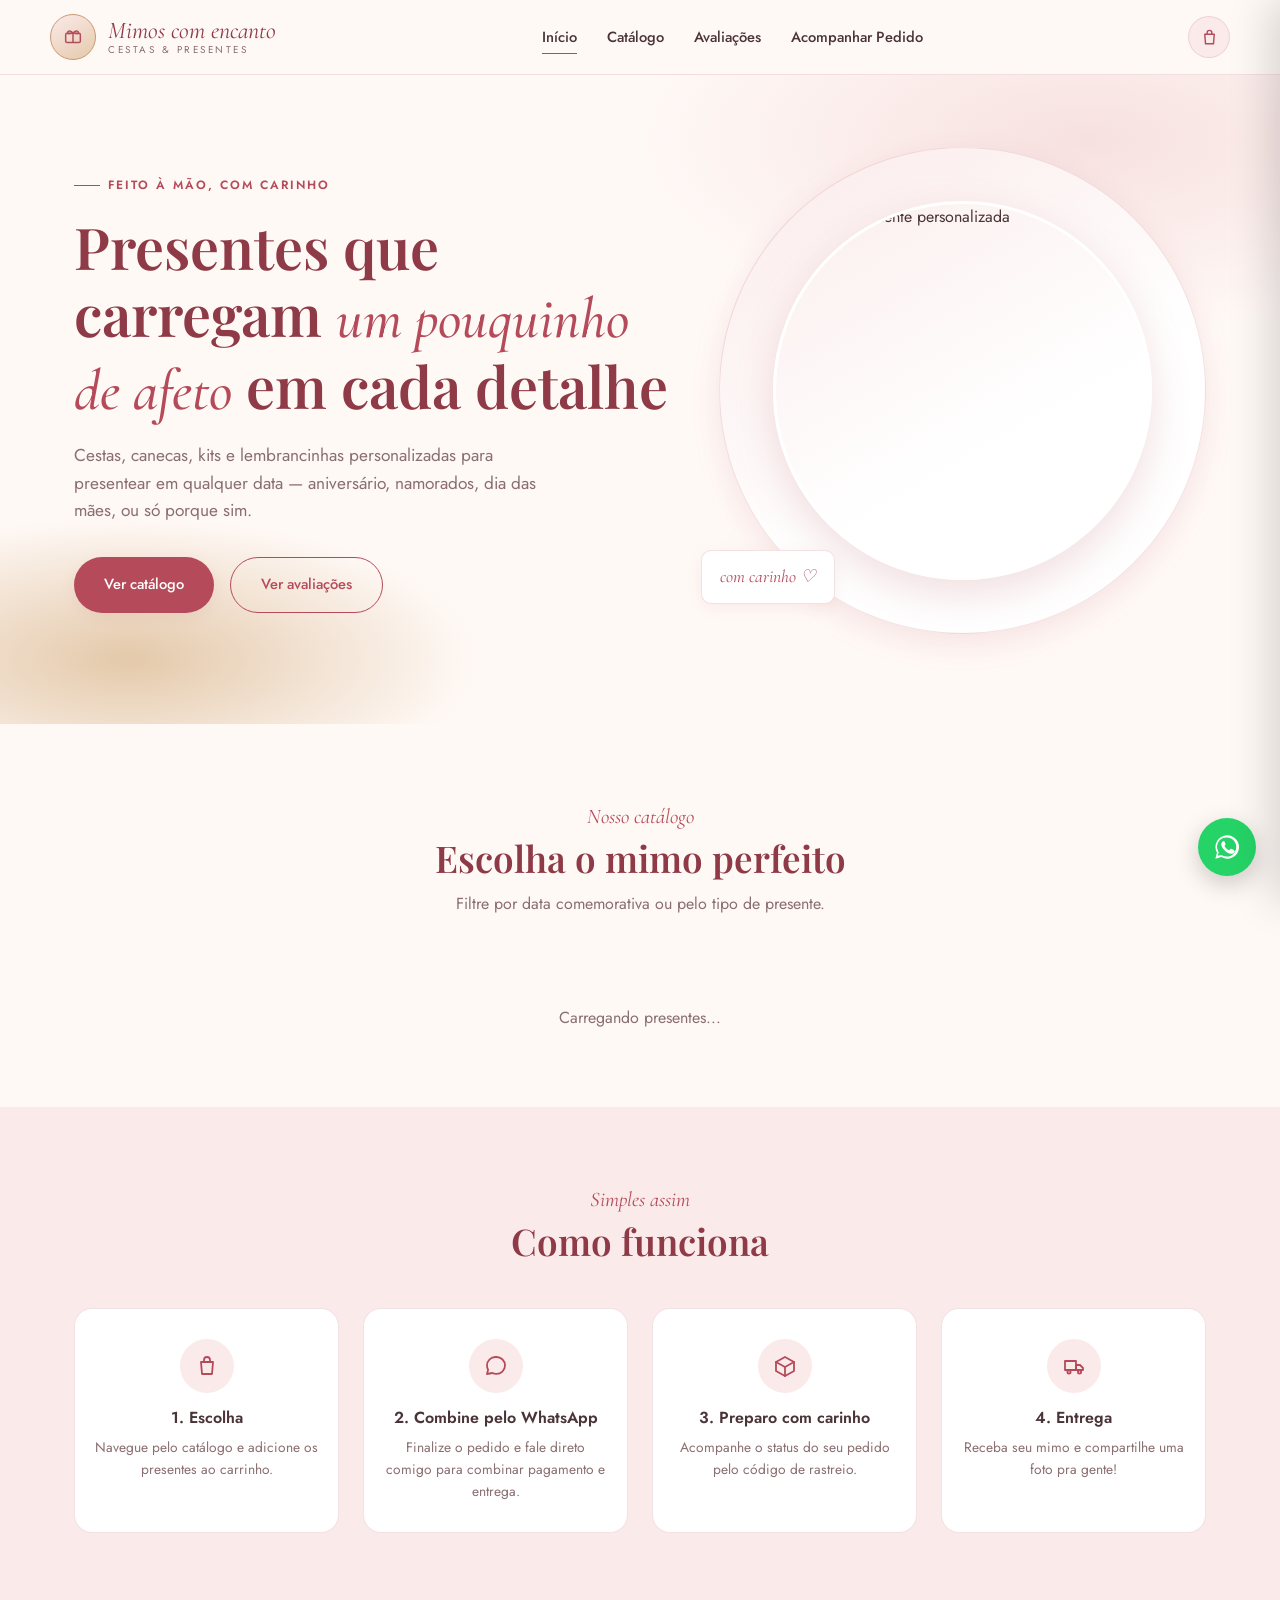
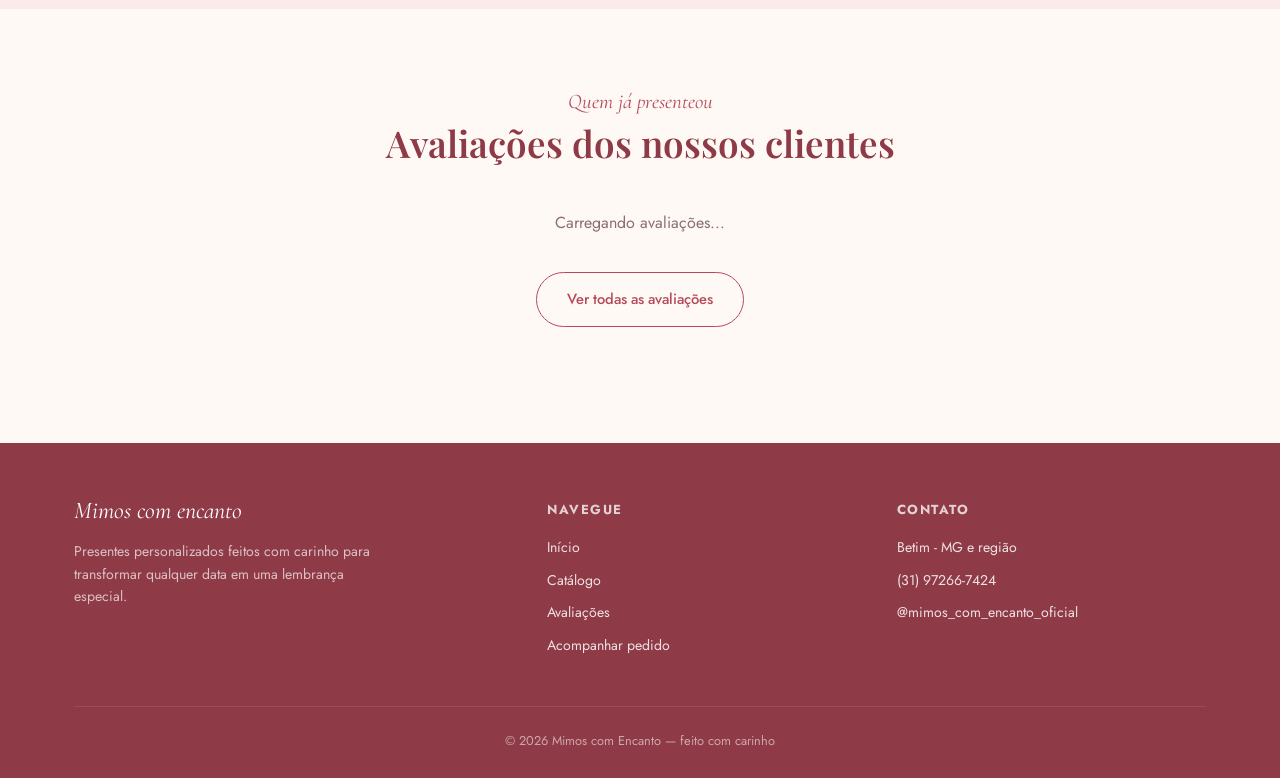
==== index.html @ bfd85003 "Sistema feito para vendas de presentes da minha prima" ====
<!DOCTYPE html>
<html lang="pt-BR">
<head>
<meta charset="UTF-8">
<meta name="viewport" content="width=device-width, initial-scale=1.0">
<title>Mimos com Encanto — Presentes feitos com carinho</title>
<meta name="description" content="Cestas personalizadas, canecas, decoração de festas e lembrancinhas para todas as ocasiões. Feito com carinho, do jeitinho que você imaginou.">
<link rel="stylesheet" href="css/style.css">
</head>
<body>

<header class="site-header">
  <nav class="container nav">
    <a href="index.html" class="brand">
      <span class="brand-badge">
        <svg viewBox="0 0 24 24" fill="none" stroke="#B54B5A" stroke-width="1.6"><path d="M12 8c-1.8-3.5-6-3.2-6-.5C6 9.2 8.5 8 12 8Zm0 0c1.8-3.5 6-3.2 6-.5C18 9.2 15.5 8 12 8Z"/><rect x="4" y="8" width="16" height="10" rx="1.5"/><path d="M12 8v10"/></svg>
      </span>
      <span class="brand-name">Mimos <em>com encanto</em><small>Cestas & Presentes</small></span>
    </a>

    <button class="nav-toggle" onclick="toggleMobileNav()" aria-label="Abrir menu">
      <span></span><span></span><span></span>
    </button>

    <ul class="nav-links">
      <li><a href="index.html" class="active">Início</a></li>
      <li><a href="index.html#catalogo">Catálogo</a></li>
      <li><a href="avaliacoes.html">Avaliações</a></li>
      <li><a href="acompanhar-pedido.html">Acompanhar Pedido</a></li>
    </ul>

    <div class="nav-actions">
      <button class="cart-btn" onclick="abrirCarrinho()" aria-label="Abrir carrinho">
        <svg viewBox="0 0 24 24" fill="none" stroke="currentColor" stroke-width="1.8" stroke-linecap="round" stroke-linejoin="round"><path d="M6 8h12l-1 12H7L6 8Z"/><path d="M9 8V6a3 3 0 0 1 6 0v2"/></svg>
        <span class="cart-count">0</span>
      </button>
    </div>
  </nav>
</header>

<section class="hero">
  <div class="container hero-grid">
    <div>
      <span class="hero-eyebrow">Feito à mão, com carinho</span>
      <h1>Presentes que carregam <em>um pouquinho de afeto</em> em cada detalhe</h1>
      <p>Cestas, canecas, kits e lembrancinhas personalizadas para presentear em qualquer data — aniversário, namorados, dia das mães, ou só porque sim.</p>
      <div class="hero-actions">
        <a href="#catalogo" class="btn btn-primary">Ver catálogo</a>
        <a href="avaliacoes.html" class="btn btn-outline">Ver avaliações</a>
      </div>
    </div>
    <div class="hero-visual">
      <img src="https://images.unsplash.com/photo-1549465220-1a8b9238cd48?q=80&w=800&auto=format&fit=crop" alt="Cesta de presente personalizada">
      <span class="ribbon-tag">com carinho ♡</span>
    </div>
  </div>
</section>

<section class="section" id="catalogo">
  <div class="container">
    <div class="section-head">
      <span class="eyebrow">Nosso catálogo</span>
      <h2>Escolha o mimo perfeito</h2>
      <p>Filtre por data comemorativa ou pelo tipo de presente.</p>
    </div>

    <div class="filters-bar">
      <div class="filter-group" id="filtro-ocasiao"></div>
      <div class="filters-divider"></div>
      <div class="filter-group" id="filtro-categoria"></div>
    </div>

    <div class="product-grid" id="product-grid"></div>
  </div>
</section>

<section class="section section-alt">
  <div class="container">
    <div class="section-head">
      <span class="eyebrow">Simples assim</span>
      <h2>Como funciona</h2>
    </div>
    <div class="steps">
      <div class="step">
        <div class="step-icon"><svg viewBox="0 0 24 24" fill="none" stroke="currentColor" stroke-width="1.8" stroke-linecap="round" stroke-linejoin="round"><path d="M6 8h12l-1 12H7L6 8Z"/><path d="M9 8V6a3 3 0 0 1 6 0v2"/></svg></div>
        <h4>1. Escolha</h4>
        <p>Navegue pelo catálogo e adicione os presentes ao carrinho.</p>
      </div>
      <div class="step">
        <div class="step-icon"><svg viewBox="0 0 24 24" fill="none" stroke="currentColor" stroke-width="1.8" stroke-linecap="round" stroke-linejoin="round"><path d="M21 11.5a8.4 8.4 0 0 1-8.9 8.4 8.6 8.6 0 0 1-3.8-.9L3 20l1.1-4.3A8.3 8.3 0 0 1 3 11.5 8.4 8.4 0 0 1 11.9 3a8.5 8.5 0 0 1 9.1 8.5Z"/></svg></div>
        <h4>2. Combine pelo WhatsApp</h4>
        <p>Finalize o pedido e fale direto comigo para combinar pagamento e entrega.</p>
      </div>
      <div class="step">
        <div class="step-icon"><svg viewBox="0 0 24 24" fill="none" stroke="currentColor" stroke-width="1.8" stroke-linecap="round" stroke-linejoin="round"><path d="M21 8 12 3 3 8l9 5 9-5Z"/><path d="M3 8v9l9 5 9-5V8"/><path d="M12 13v9"/></svg></div>
        <h4>3. Preparo com carinho</h4>
        <p>Acompanhe o status do seu pedido pelo código de rastreio.</p>
      </div>
      <div class="step">
        <div class="step-icon"><svg viewBox="0 0 24 24" fill="none" stroke="currentColor" stroke-width="1.8" stroke-linecap="round" stroke-linejoin="round"><path d="M3 7h11v9H3z"/><path d="M14 11h4l3 3v2h-7v-5Z"/><circle cx="7" cy="18" r="1.6"/><circle cx="17.5" cy="18" r="1.6"/></svg></div>
        <h4>4. Entrega</h4>
        <p>Receba seu mimo e compartilhe uma foto pra gente!</p>
      </div>
    </div>
  </div>
</section>

<section class="section">
  <div class="container">
    <div class="section-head">
      <span class="eyebrow">Quem já presenteou</span>
      <h2>Avaliações dos nossos clientes</h2>
    </div>
    <div class="review-grid" id="review-grid" data-limite="3"></div>
    <div style="text-align:center;margin-top:36px;">
      <a href="avaliacoes.html" class="btn btn-outline">Ver todas as avaliações</a>
    </div>
  </div>
</section>

<div id="footer-placeholder"></div>

<!-- Carrinho -->
<div class="cart-overlay" onclick="fecharCarrinho()"></div>
<aside class="cart-drawer">
  <div class="cart-header">
    <h3>Seu carrinho</h3>
    <button class="cart-close" onclick="fecharCarrinho()"><svg viewBox="0 0 24 24" fill="none" stroke="currentColor" stroke-width="1.8" stroke-linecap="round"><path d="M6 6l12 12M18 6L6 18"/></svg></button>
  </div>
  <div class="cart-items" id="cart-items"></div>
  <div class="cart-footer">
    <div class="cart-total">
      <span>Total</span>
      <span class="price" id="cart-total-value">R$ 0,00</span>
    </div>
    <form id="checkout-form" onsubmit="finalizarPedido(event)">
      <div class="cart-form-row">
        <label for="checkout-nome">Seu nome</label>
        <input type="text" id="checkout-nome" required placeholder="Como podemos te chamar?">
      </div>
      <div class="cart-form-row">
        <label for="checkout-telefone">WhatsApp para contato</label>
        <input type="tel" id="checkout-telefone" required placeholder="(31) 9 9999-9999">
      </div>
      <div class="cart-form-row">
        <label for="checkout-obs">Observações (opcional)</label>
        <textarea id="checkout-obs" rows="2" placeholder="Cor, mensagem no cartão, data de entrega..."></textarea>
      </div>
      <button type="submit" id="btn-finalizar" class="btn btn-primary btn-block">Finalizar pedido no WhatsApp</button>
    </form>
  </div>
</aside>

<a class="whatsapp-float" id="whatsapp-float" href="#" target="_blank" rel="noopener" aria-label="Fale conosco no WhatsApp">
  <svg viewBox="0 0 24 24" fill="currentColor"><path d="M17.5 14.4c-.3-.1-1.6-.8-1.9-.9-.2-.1-.4-.1-.6.1-.2.3-.7.9-.8 1-.2.2-.3.2-.5.1-.3-.1-1.2-.4-2.2-1.4-.8-.7-1.4-1.6-1.5-1.9-.2-.3 0-.4.1-.6l.4-.5c.1-.1.2-.3.2-.4.1-.2 0-.3 0-.5-.1-.1-.6-1.4-.8-1.9-.2-.5-.4-.4-.6-.4h-.5c-.2 0-.5.1-.7.3-.3.3-1 1-1 2.4s1 2.8 1.2 3c.1.2 2 3 4.8 4.3.7.3 1.2.5 1.6.6.7.2 1.3.2 1.8.1.5-.1 1.6-.7 1.9-1.3.2-.6.2-1.1.2-1.3-.1-.1-.3-.2-.6-.3Z"/><path d="M12 2a10 10 0 0 0-8.6 15L2 22l5.2-1.4A10 10 0 1 0 12 2Zm0 18.2c-1.6 0-3.1-.4-4.5-1.2l-.3-.2-3.1.8.8-3-.2-.3A8.2 8.2 0 1 1 12 20.2Z"/></svg>
</a>

<script src="https://cdn.jsdelivr.net/npm/@supabase/supabase-js@2"></script>
<script src="js/supabase-config.js"></script>
<script src="js/utils.js"></script>
<script src="js/cart.js"></script>
<script src="js/catalog.js"></script>
<script src="js/reviews.js"></script>
<script src="js/footer.js"></script>
<script>
  document.getElementById('whatsapp-float').href = linkWhatsapp('Olá! Vim pelo site e gostaria de saber mais sobre os presentes da Mimos com Encanto 🎁');
</script>
</body>
</html>
---- css/style.css ----
/* ==========================================================================
   Mimos com Encanto — Design System
   Paleta inspirada na logo: rosé, dourado rosé e creme, com tipografia
   script (assinatura da marca) + serifada elegante + sans utilitária.
   ========================================================================== */

@import url('https://fonts.googleapis.com/css2?family=Playfair+Display:ital,wght@0,500;0,600;0,700;1,500&family=Cormorant+Garamond:ital,wght@0,400;0,500;0,600;1,500&family=Jost:wght@300;400;500;600&display=swap');

:root {
  /* Cores */
  --cream: #FFF9F6;
  --blush: #FBEAEA;
  --blush-soft: #F7E1E0;
  --rose: #E8A9AE;
  --rose-deep: #B54B5A;
  --rose-darker: #8F3A47;
  --rose-gold: #C9986F;
  --rose-gold-light: #E4C9AA;
  --text-dark: #4A3438;
  --text-muted: #8A6E70;
  --white: #FFFFFF;
  --line: rgba(180, 75, 90, 0.16);
  --shadow: 0 10px 30px rgba(180, 75, 90, 0.12);
  --shadow-soft: 0 4px 16px rgba(180, 75, 90, 0.08);

  /* Tipografia */
  --font-display: 'Playfair Display', serif;
  --font-script: 'Cormorant Garamond', serif;
  --font-body: 'Jost', sans-serif;

  /* Layout */
  --radius: 18px;
  --radius-sm: 10px;
  --container: 1180px;
}

* { box-sizing: border-box; margin: 0; padding: 0; }

html { scroll-behavior: smooth; }

body {
  font-family: var(--font-body);
  background: var(--cream);
  color: var(--text-dark);
  line-height: 1.6;
  -webkit-font-smoothing: antialiased;
}

img { max-width: 100%; display: block; }
a { color: inherit; text-decoration: none; }
button { font-family: inherit; cursor: pointer; border: none; background: none; }
ul { list-style: none; }

.container {
  max-width: var(--container);
  margin: 0 auto;
  padding: 0 24px;
}

h1, h2, h3, h4 {
  font-family: var(--font-display);
  font-weight: 600;
  color: var(--rose-darker);
  line-height: 1.15;
}

.eyebrow {
  font-family: var(--font-script);
  font-style: italic;
  font-size: 1.3rem;
  color: var(--rose-deep);
  display: block;
  margin-bottom: 4px;
}

/* Foco visível para acessibilidade */
a:focus-visible, button:focus-visible, input:focus-visible, textarea:focus-visible, select:focus-visible {
  outline: 2px solid var(--rose-deep);
  outline-offset: 3px;
}

@media (prefers-reduced-motion: reduce) {
  * { animation: none !important; transition: none !important; }
}

/* ==========================================================================
   Header / Navegação
   ========================================================================== */

.site-header {
  position: sticky;
  top: 0;
  z-index: 100;
  background: rgba(255, 249, 246, 0.92);
  backdrop-filter: blur(10px);
  border-bottom: 1px solid var(--line);
}

.nav {
  display: flex;
  align-items: center;
  justify-content: space-between;
  padding: 14px 0;
  gap: 20px;
}

.brand {
  display: flex;
  align-items: center;
  gap: 12px;
}

.brand-badge {
  width: 46px;
  height: 46px;
  border-radius: 50%;
  background: linear-gradient(150deg, var(--blush) 0%, var(--rose-gold-light) 100%);
  display: flex;
  align-items: center;
  justify-content: center;
  border: 1.5px solid var(--rose-gold);
  flex-shrink: 0;
}

.brand-badge svg { width: 22px; height: 22px; }

.brand-name {
  font-family: var(--font-script);
  font-style: italic;
  font-size: 1.5rem;
  color: var(--rose-darker);
  line-height: 1;
}
.brand-name small {
  display: block;
  font-family: var(--font-body);
  font-style: normal;
  font-size: 0.62rem;
  letter-spacing: 2.5px;
  text-transform: uppercase;
  color: var(--text-muted);
  margin-top: 2px;
}

.nav-links {
  display: flex;
  align-items: center;
  gap: 30px;
}

.nav-links a {
  font-size: 0.92rem;
  font-weight: 500;
  color: var(--text-dark);
  position: relative;
  padding: 4px 0;
}
.nav-links a::after {
  content: '';
  position: absolute;
  left: 0; bottom: -2px;
  width: 0; height: 1.5px;
  background: var(--rose-deep);
  transition: width 0.25s ease;
}
.nav-links a:hover::after,
.nav-links a.active::after { width: 100%; }

.nav-actions { display: flex; align-items: center; gap: 14px; }

.cart-btn {
  position: relative;
  width: 42px; height: 42px;
  border-radius: 50%;
  background: var(--blush);
  display: flex; align-items: center; justify-content: center;
  border: 1px solid var(--line);
  transition: background 0.2s ease;
}
.cart-btn:hover { background: var(--blush-soft); }
.cart-btn svg { width: 19px; height: 19px; color: var(--rose-deep); }
.cart-count {
  position: absolute; top: -4px; right: -4px;
  background: var(--rose-deep); color: var(--white);
  font-size: 0.65rem; font-weight: 600;
  width: 18px; height: 18px; border-radius: 50%;
  display: flex; align-items: center; justify-content: center;
}

.nav-toggle {
  display: none;
  width: 40px; height: 40px;
  flex-direction: column; align-items: center; justify-content: center; gap: 5px;
}
.nav-toggle span { width: 22px; height: 2px; background: var(--rose-darker); border-radius: 2px; }

/* ==========================================================================
   Hero
   ========================================================================== */

.hero {
  position: relative;
  padding: 72px 0 90px;
  overflow: hidden;
  background:
    radial-gradient(ellipse 60% 50% at 85% 10%, var(--blush-soft) 0%, transparent 60%),
    radial-gradient(ellipse 50% 40% at 10% 90%, var(--rose-gold-light) 0%, transparent 55%),
    var(--cream);
}

.hero-grid {
  display: grid;
  grid-template-columns: 1.1fr 0.9fr;
  gap: 50px;
  align-items: center;
}

.hero-eyebrow {
  display: inline-flex;
  align-items: center;
  gap: 8px;
  font-size: 0.75rem;
  letter-spacing: 2px;
  text-transform: uppercase;
  color: var(--rose-deep);
  font-weight: 600;
  margin-bottom: 18px;
}
.hero-eyebrow::before {
  content: '';
  width: 26px; height: 1px; background: var(--rose-deep);
}

.hero h1 {
  font-size: clamp(2.4rem, 4.6vw, 3.6rem);
  margin-bottom: 18px;
}
.hero h1 em {
  font-family: var(--font-script);
  font-style: italic;
  color: var(--rose-deep);
  font-weight: 500;
}

.hero p {
  font-size: 1.08rem;
  color: var(--text-muted);
  max-width: 480px;
  margin-bottom: 32px;
}

.hero-actions { display: flex; gap: 16px; flex-wrap: wrap; }

.btn {
  display: inline-flex;
  align-items: center;
  gap: 8px;
  padding: 15px 30px;
  border-radius: 999px;
  font-size: 0.92rem;
  font-weight: 500;
  transition: transform 0.2s ease, box-shadow 0.2s ease, background 0.2s ease;
}
.btn-primary {
  background: var(--rose-deep);
  color: var(--white);
  box-shadow: var(--shadow-soft);
}
.btn-primary:hover { background: var(--rose-darker); transform: translateY(-2px); box-shadow: var(--shadow); }
.btn-outline {
  border: 1.5px solid var(--rose-deep);
  color: var(--rose-deep);
}
.btn-outline:hover { background: var(--blush); }
.btn-sm { padding: 10px 20px; font-size: 0.85rem; }
.btn-block { width: 100%; justify-content: center; }

.hero-visual {
  position: relative;
  aspect-ratio: 1 / 1;
  border-radius: 50%;
  background: linear-gradient(150deg, var(--blush) 0%, var(--white) 60%);
  border: 1px solid var(--line);
  display: flex; align-items: center; justify-content: center;
  box-shadow: var(--shadow);
}
.hero-visual img {
  width: 78%; height: 78%;
  object-fit: cover;
  border-radius: 50%;
  border: 3px solid var(--white);
  box-shadow: 0 15px 40px rgba(180,75,90,0.18);
}
.hero-visual .ribbon-tag {
  position: absolute;
  bottom: 6%; left: -4%;
  background: var(--white);
  padding: 12px 18px;
  border-radius: var(--radius-sm);
  box-shadow: var(--shadow-soft);
  font-family: var(--font-script);
  font-style: italic;
  font-size: 1.1rem;
  color: var(--rose-deep);
  border: 1px solid var(--line);
}

/* ==========================================================================
   Divisor "fita" (elemento assinatura)
   ========================================================================== */

.ribbon-divider {
  display: flex; align-items: center; justify-content: center; gap: 14px;
  margin: 0 auto 46px;
  color: var(--rose-gold);
}
.ribbon-divider::before, .ribbon-divider::after {
  content: '';
  height: 1px; width: 60px;
  background: linear-gradient(90deg, transparent, var(--rose-gold));
}
.ribbon-divider::after { background: linear-gradient(90deg, var(--rose-gold), transparent); }

/* ==========================================================================
   Seções gerais
   ========================================================================== */

.section { padding: 76px 0; }
.section-alt { background: var(--blush); }

.section-head {
  text-align: center;
  max-width: 560px;
  margin: 0 auto 46px;
}
.section-head h2 { font-size: clamp(1.7rem, 3vw, 2.3rem); margin-bottom: 12px; }
.section-head p { color: var(--text-muted); }

/* ==========================================================================
   Filtros do catálogo
   ========================================================================== */

.filters-bar {
  display: flex;
  flex-wrap: wrap;
  gap: 10px;
  justify-content: center;
  margin-bottom: 42px;
}
.filter-group { display: flex; flex-wrap: wrap; gap: 8px; }

.chip {
  padding: 9px 18px;
  border-radius: 999px;
  border: 1px solid var(--line);
  background: var(--white);
  font-size: 0.83rem;
  font-weight: 500;
  color: var(--text-muted);
  transition: all 0.2s ease;
}
.chip:hover { border-color: var(--rose-deep); color: var(--rose-deep); }
.chip.active {
  background: var(--rose-deep);
  border-color: var(--rose-deep);
  color: var(--white);
}
.filters-divider {
  width: 1px; background: var(--line); margin: 0 6px; align-self: stretch;
}

/* ==========================================================================
   Grid de produtos
   ========================================================================== */

.product-grid {
  display: grid;
  grid-template-columns: repeat(auto-fill, minmax(250px, 1fr));
  gap: 26px;
}

.product-card {
  background: var(--white);
  border-radius: var(--radius);
  overflow: hidden;
  border: 1px solid var(--line);
  transition: transform 0.25s ease, box-shadow 0.25s ease;
  display: flex;
  flex-direction: column;
}
.product-card:hover { transform: translateY(-5px); box-shadow: var(--shadow); }

.product-media {
  position: relative;
  aspect-ratio: 4/3.4;
  background: var(--blush);
  overflow: hidden;
}
.product-media img { width: 100%; height: 100%; object-fit: cover; transition: transform 0.4s ease; }
.product-card:hover .product-media img { transform: scale(1.06); }

.product-tag {
  position: absolute; top: 12px; left: 12px;
  background: rgba(255,255,255,0.92);
  color: var(--rose-deep);
  font-size: 0.68rem; font-weight: 600;
  letter-spacing: 0.5px; text-transform: uppercase;
  padding: 5px 11px; border-radius: 999px;
}

.product-info { padding: 18px 20px 20px; display: flex; flex-direction: column; gap: 10px; flex: 1; }
.product-info h3 { font-size: 1.08rem; font-weight: 600; color: var(--text-dark); font-family: var(--font-body); }
.product-info .desc { font-size: 0.85rem; color: var(--text-muted); flex: 1; }

.product-footer { display: flex; align-items: center; justify-content: space-between; margin-top: 4px; }
.price { font-family: var(--font-display); font-size: 1.25rem; color: var(--rose-deep); font-weight: 700; }
.price small { font-family: var(--font-body); font-size: 0.7rem; font-weight: 400; color: var(--text-muted); }

.add-btn {
  width: 40px; height: 40px; border-radius: 50%;
  background: var(--rose-deep); color: var(--white);
  display: flex; align-items: center; justify-content: center;
  transition: background 0.2s ease, transform 0.2s ease;
  flex-shrink: 0;
}
.add-btn:hover { background: var(--rose-darker); transform: scale(1.08); }
.add-btn svg { width: 18px; height: 18px; }

.empty-state {
  text-align: center;
  padding: 60px 20px;
  color: var(--text-muted);
}
.empty-state svg { width: 48px; height: 48px; margin: 0 auto 16px; color: var(--rose-gold); }

/* ==========================================================================
   Como funciona
   ========================================================================== */

.steps {
  display: grid;
  grid-template-columns: repeat(4, 1fr);
  gap: 24px;
}
.step {
  text-align: center;
  padding: 30px 20px;
  background: var(--white);
  border-radius: var(--radius);
  border: 1px solid var(--line);
}
.step-icon {
  width: 54px; height: 54px; border-radius: 50%;
  background: var(--blush);
  display: flex; align-items: center; justify-content: center;
  margin: 0 auto 16px;
  color: var(--rose-deep);
}
.step-icon svg { width: 24px; height: 24px; }
.step h4 { font-size: 1rem; margin-bottom: 8px; color: var(--text-dark); font-family: var(--font-body); font-weight: 600; }
.step p { font-size: 0.86rem; color: var(--text-muted); }

/* ==========================================================================
   Avaliações
   ========================================================================== */

.review-grid {
  display: grid;
  grid-template-columns: repeat(auto-fill, minmax(280px, 1fr));
  gap: 24px;
}
.review-card {
  background: var(--white);
  border: 1px solid var(--line);
  border-radius: var(--radius);
  padding: 22px;
  display: flex;
  flex-direction: column;
  gap: 14px;
}
.review-media {
  border-radius: var(--radius-sm);
  overflow: hidden;
  aspect-ratio: 4/3;
  background: var(--blush);
}
.review-media img { width: 100%; height: 100%; object-fit: cover; }
.review-stars { color: var(--rose-gold); font-size: 0.95rem; letter-spacing: 2px; }
.review-comment { font-size: 0.92rem; color: var(--text-dark); flex: 1; }
.review-author { font-size: 0.82rem; color: var(--text-muted); font-weight: 500; }
.review-author strong { color: var(--rose-deep); }

/* ==========================================================================
   Carrinho (drawer)
   ========================================================================== */

.cart-overlay {
  position: fixed; inset: 0;
  background: rgba(74, 52, 56, 0.35);
  z-index: 200;
  opacity: 0; pointer-events: none;
  transition: opacity 0.3s ease;
}
.cart-overlay.open { opacity: 1; pointer-events: auto; }

.cart-drawer {
  position: fixed; top: 0; right: 0; bottom: 0;
  width: min(420px, 92vw);
  background: var(--cream);
  z-index: 201;
  transform: translateX(100%);
  transition: transform 0.35s cubic-bezier(.65,0,.35,1);
  display: flex; flex-direction: column;
  box-shadow: -10px 0 40px rgba(0,0,0,0.15);
}
.cart-drawer.open { transform: translateX(0); }

.cart-header {
  display: flex; align-items: center; justify-content: space-between;
  padding: 22px 24px; border-bottom: 1px solid var(--line);
}
.cart-header h3 { font-size: 1.2rem; }
.cart-close { width: 34px; height: 34px; border-radius: 50%; display: flex; align-items: center; justify-content: center; background: var(--blush); }
.cart-close svg { width: 16px; height: 16px; color: var(--rose-deep); }

.cart-items { flex: 1; overflow-y: auto; padding: 18px 24px; display: flex; flex-direction: column; gap: 16px; }

.cart-item { display: flex; gap: 14px; }
.cart-item img { width: 68px; height: 68px; object-fit: cover; border-radius: 12px; flex-shrink: 0; }
.cart-item-info { flex: 1; }
.cart-item-info h4 { font-size: 0.92rem; font-weight: 600; color: var(--text-dark); font-family: var(--font-body); margin-bottom: 4px; }
.cart-item-price { font-size: 0.85rem; color: var(--rose-deep); font-weight: 600; }

.qty-control { display: flex; align-items: center; gap: 10px; margin-top: 8px; }
.qty-btn {
  width: 26px; height: 26px; border-radius: 50%;
  border: 1px solid var(--line); display: flex; align-items: center; justify-content: center;
  font-size: 0.95rem; color: var(--rose-deep);
}
.qty-value { font-size: 0.88rem; font-weight: 600; min-width: 16px; text-align: center; }
.remove-item { font-size: 0.75rem; color: var(--text-muted); text-decoration: underline; margin-left: auto; }

.cart-footer { padding: 20px 24px 26px; border-top: 1px solid var(--line); }
.cart-total { display: flex; justify-content: space-between; align-items: center; margin-bottom: 16px; }
.cart-total span:first-child { font-size: 0.9rem; color: var(--text-muted); }
.cart-total .price { font-size: 1.4rem; }

.cart-form-row { margin-bottom: 12px; }
.cart-form-row label { display: block; font-size: 0.78rem; color: var(--text-muted); margin-bottom: 5px; }
.cart-form-row input, .cart-form-row textarea {
  width: 100%; padding: 11px 14px; border-radius: 10px;
  border: 1px solid var(--line); font-family: var(--font-body); font-size: 0.9rem;
  background: var(--white);
}

/* ==========================================================================
   Formulários / Cards genéricos
   ========================================================================== */

.card {
  background: var(--white);
  border: 1px solid var(--line);
  border-radius: var(--radius);
  padding: 32px;
}

.form-row { margin-bottom: 16px; }
.form-row label { display: block; font-size: 0.82rem; font-weight: 500; color: var(--text-dark); margin-bottom: 6px; }
.form-row input, .form-row textarea, .form-row select {
  width: 100%; padding: 12px 15px; border-radius: 10px;
  border: 1px solid var(--line); font-family: var(--font-body); font-size: 0.92rem;
  background: var(--cream);
}
.form-row input:focus, .form-row textarea:focus, .form-row select:focus { background: var(--white); }

.status-badge {
  display: inline-flex; align-items: center; gap: 6px;
  padding: 6px 14px; border-radius: 999px;
  font-size: 0.78rem; font-weight: 600;
}
.status-pendente { background: #FDF1D6; color: #A87B12; }
.status-confirmado { background: #DCEBFB; color: #2464A8; }
.status-preparando { background: #F3E0F7; color: #8A3AA0; }
.status-pronto { background: #DFF3E3; color: #2C8A47; }
.status-entregue { background: #E4E4E4; color: #555; }

/* ==========================================================================
   Acompanhamento de pedido
   ========================================================================== */

.tracking-steps {
  display: flex;
  flex-direction: column;
  gap: 0;
}
.tracking-step {
  display: flex;
  align-items: center;
  gap: 14px;
  padding: 10px 0;
  position: relative;
  color: var(--text-muted);
}
.tracking-step::before {
  content: '';
  position: absolute;
  left: 5px; top: -50%;
  width: 2px; height: 100%;
  background: var(--line);
  z-index: 0;
}
.tracking-step:first-child::before { display: none; }
.tracking-step .dot {
  width: 12px; height: 12px; border-radius: 50%;
  background: var(--line); border: 2px solid var(--white);
  outline: 2px solid var(--line);
  z-index: 1; flex-shrink: 0;
}
.tracking-step.done { color: var(--text-dark); font-weight: 500; }
.tracking-step.done .dot { background: var(--rose-deep); outline-color: var(--rose-deep); }
.tracking-step.done::before { background: var(--rose-deep); }

.tracking-search {
  display: flex; gap: 10px; max-width: 460px; margin: 0 auto 40px;
}
.tracking-search input {
  flex: 1; padding: 14px 18px; border-radius: 999px;
  border: 1px solid var(--line); font-family: var(--font-body);
  text-transform: uppercase;
}

/* ==========================================================================
   Rodapé
   ========================================================================== */

.site-footer {
  background: var(--rose-darker);
  color: rgba(255,255,255,0.85);
  padding: 56px 0 26px;
  margin-top: 40px;
}
.footer-grid {
  display: grid;
  grid-template-columns: 1.4fr 1fr 1fr;
  gap: 40px;
  margin-bottom: 40px;
}
.footer-brand .brand-name { color: var(--white); }
.footer-brand p { margin-top: 14px; font-size: 0.88rem; opacity: 0.8; max-width: 300px; }
.footer-col h5 { font-family: var(--font-body); font-size: 0.82rem; letter-spacing: 1.5px; text-transform: uppercase; margin-bottom: 16px; opacity: 0.9; }
.footer-col ul li { margin-bottom: 10px; font-size: 0.88rem; }
.footer-col a:hover { opacity: 0.7; }
.footer-bottom {
  text-align: center; font-size: 0.8rem; opacity: 0.65;
  padding-top: 24px; border-top: 1px solid rgba(255,255,255,0.15);
}

.whatsapp-float {
  position: fixed; bottom: 24px; right: 24px; z-index: 90;
  width: 58px; height: 58px; border-radius: 50%;
  background: #25D366;
  display: flex; align-items: center; justify-content: center;
  box-shadow: 0 8px 24px rgba(0,0,0,0.2);
  transition: transform 0.2s ease;
}
.whatsapp-float:hover { transform: scale(1.08); }
.whatsapp-float svg { width: 28px; height: 28px; color: var(--white); }

/* ==========================================================================
   Toast
   ========================================================================== */

.toast {
  position: fixed; bottom: 26px; left: 50%; transform: translateX(-50%) translateY(20px);
  background: var(--rose-darker); color: var(--white);
  padding: 14px 26px; border-radius: 999px;
  font-size: 0.88rem; z-index: 300;
  opacity: 0; pointer-events: none;
  transition: opacity 0.3s ease, transform 0.3s ease;
}
.toast.show { opacity: 1; transform: translateX(-50%) translateY(0); }

/* ==========================================================================
   Responsivo
   ========================================================================== */

@media (max-width: 960px) {
  .hero-grid { grid-template-columns: 1fr; }
  .hero-visual { max-width: 380px; margin: 0 auto; }
  .footer-grid { grid-template-columns: 1fr 1fr; }
  .steps { grid-template-columns: repeat(2, 1fr); }
}

@media (max-width: 760px) {
  .nav-links { display: none; }
  .nav-toggle { display: flex; }
  .nav-links.mobile-open {
    display: flex; flex-direction: column;
    position: absolute; top: 100%; left: 0; right: 0;
    background: var(--cream); padding: 20px 24px; gap: 18px;
    border-bottom: 1px solid var(--line); box-shadow: var(--shadow-soft);
  }
  .footer-grid { grid-template-columns: 1fr; gap: 30px; }
  .steps { grid-template-columns: 1fr; }
  .section { padding: 56px 0; }
  .hero { padding: 46px 0 60px; }
}

@media (max-width: 480px) {
  .product-grid { grid-template-columns: repeat(auto-fill, minmax(150px, 1fr)); gap: 14px; }
  .hero-actions .btn { width: 100%; justify-content: center; }
  .cart-drawer { width: 100vw; }
}
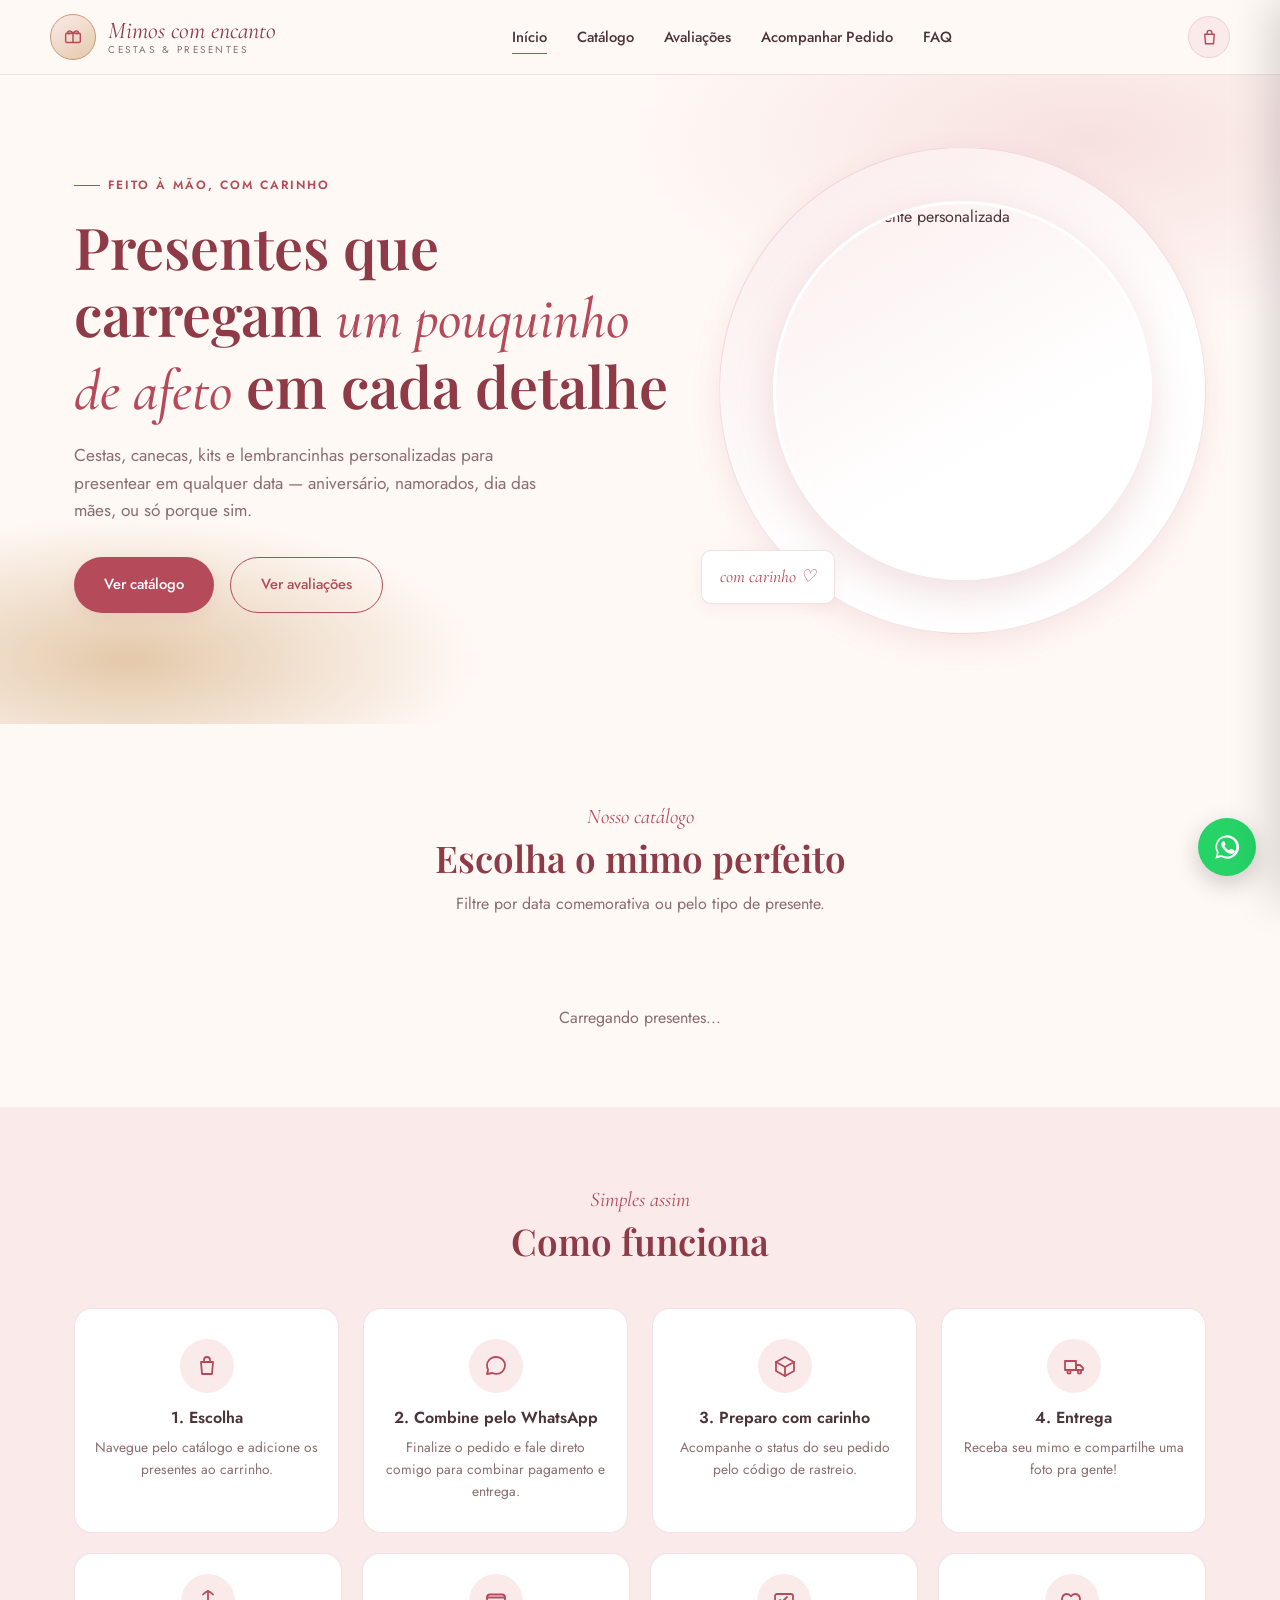
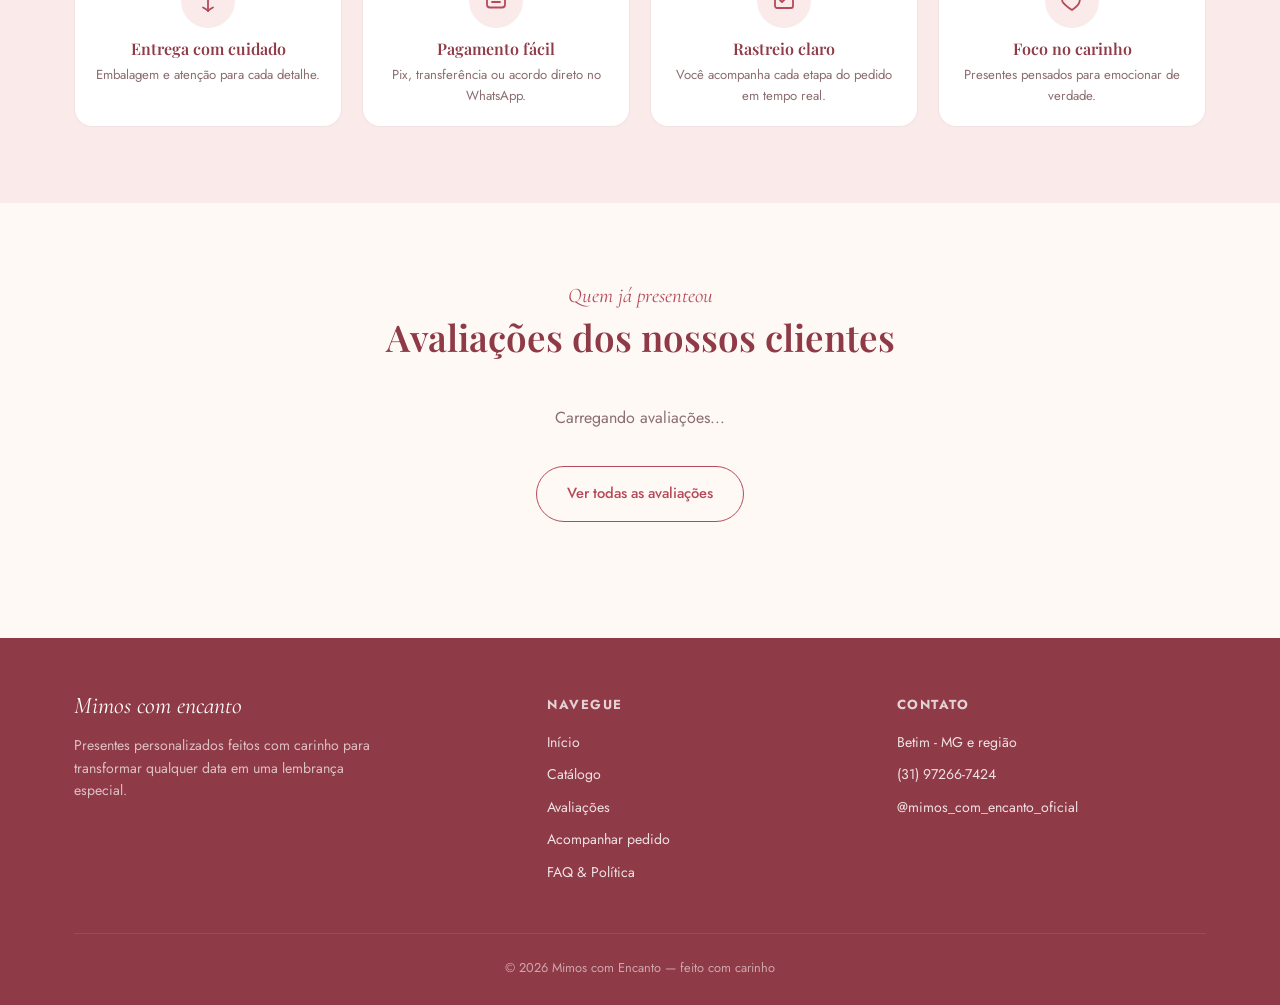
==== commit 7743d867: "feat: premium storefront upgrades and PWA support" ====
--- a/index.html
+++ b/index.html
@@ -3,8 +3,11 @@
 <head>
 <meta charset="UTF-8">
 <meta name="viewport" content="width=device-width, initial-scale=1.0">
+<link rel="icon" href="favicon.svg" type="image/svg+xml">
 <title>Mimos com Encanto — Presentes feitos com carinho</title>
 <meta name="description" content="Cestas personalizadas, canecas, decoração de festas e lembrancinhas para todas as ocasiões. Feito com carinho, do jeitinho que você imaginou.">
+<link rel="manifest" href="manifest.webmanifest">
+<meta name="theme-color" content="#b54b5a">
 <link rel="stylesheet" href="css/style.css">
 </head>
 <body>
@@ -27,6 +30,7 @@
       <li><a href="index.html#catalogo">Catálogo</a></li>
       <li><a href="avaliacoes.html">Avaliações</a></li>
       <li><a href="acompanhar-pedido.html">Acompanhar Pedido</a></li>
+      <li><a href="faq.html">FAQ</a></li>
     </ul>
 
     <div class="nav-actions">
@@ -102,6 +106,29 @@
         <p>Receba seu mimo e compartilhe uma foto pra gente!</p>
       </div>
     </div>
+
+    <div class="trust-strip">
+      <div class="trust-item">
+        <div class="step-icon"><svg viewBox="0 0 24 24" fill="none" stroke="currentColor" stroke-width="1.8" stroke-linecap="round" stroke-linejoin="round"><path d="M12 2v20"/><path d="M17 5.5A15 15 0 0 0 12 2a15 15 0 0 0-5 3.5"/><path d="M7 18.5A15 15 0 0 1 12 22a15 15 0 0 1 5-3.5"/></svg></div>
+        <h4>Entrega com cuidado</h4>
+        <p>Embalagem e atenção para cada detalhe.</p>
+      </div>
+      <div class="trust-item">
+        <div class="step-icon"><svg viewBox="0 0 24 24" fill="none" stroke="currentColor" stroke-width="1.8" stroke-linecap="round" stroke-linejoin="round"><path d="M3 8.5h18"/><path d="M6 5.5h12a3 3 0 0 1 3 3v7a3 3 0 0 1-3 3H6a3 3 0 0 1-3-3v-7a3 3 0 0 1 3-3Z"/><path d="M8 13h8"/></svg></div>
+        <h4>Pagamento fácil</h4>
+        <p>Pix, transferência ou acordo direto no WhatsApp.</p>
+      </div>
+      <div class="trust-item">
+        <div class="step-icon"><svg viewBox="0 0 24 24" fill="none" stroke="currentColor" stroke-width="1.8" stroke-linecap="round" stroke-linejoin="round"><path d="m8 11 2 2 5-5"/><rect x="3" y="5" width="18" height="14" rx="2"/></svg></div>
+        <h4>Rastreio claro</h4>
+        <p>Você acompanha cada etapa do pedido em tempo real.</p>
+      </div>
+      <div class="trust-item">
+        <div class="step-icon"><svg viewBox="0 0 24 24" fill="none" stroke="currentColor" stroke-width="1.8" stroke-linecap="round" stroke-linejoin="round"><path d="M12 21s-7-4.5-9.5-8.3C.8 9.8 2.8 5 6.8 5c2.1 0 3.5 1.2 4.2 2.3C11.7 6.2 13.1 5 15.2 5c4 0 6 4.8 4.3 7.7C19 16.5 12 21 12 21Z"/></svg></div>
+        <h4>Foco no carinho</h4>
+        <p>Presentes pensados para emocionar de verdade.</p>
+      </div>
+    </div>
   </div>
 </section>
 
@@ -143,8 +170,28 @@
         <input type="tel" id="checkout-telefone" required placeholder="(31) 9 9999-9999">
       </div>
       <div class="cart-form-row">
+        <label for="checkout-entrega">Forma de entrega</label>
+        <select id="checkout-entrega">
+          <option value="entrega">Entrega em casa (+ R$ 15,00)</option>
+          <option value="retirada">Retirar na loja</option>
+        </select>
+      </div>
+      <div class="cart-form-row">
+        <label for="checkout-pagamento">Forma de pagamento</label>
+        <select id="checkout-pagamento">
+          <option value="pix">Pix</option>
+          <option value="transferencia">Transferência</option>
+          <option value="dinheiro">Dinheiro</option>
+        </select>
+      </div>
+      <div class="cart-form-row">
         <label for="checkout-obs">Observações (opcional)</label>
         <textarea id="checkout-obs" rows="2" placeholder="Cor, mensagem no cartão, data de entrega..."></textarea>
+      </div>
+      <div class="cart-summary">
+        <div><span>Subtotal</span><strong id="checkout-subtotal">R$ 0,00</strong></div>
+        <div><span>Entrega</span><strong id="checkout-entrega-valor">R$ 15,00</strong></div>
+        <div class="total"><span>Total</span><strong id="checkout-total">R$ 0,00</strong></div>
       </div>
       <button type="submit" id="btn-finalizar" class="btn btn-primary btn-block">Finalizar pedido no WhatsApp</button>
     </form>
@@ -155,8 +202,9 @@
   <svg viewBox="0 0 24 24" fill="currentColor"><path d="M17.5 14.4c-.3-.1-1.6-.8-1.9-.9-.2-.1-.4-.1-.6.1-.2.3-.7.9-.8 1-.2.2-.3.2-.5.1-.3-.1-1.2-.4-2.2-1.4-.8-.7-1.4-1.6-1.5-1.9-.2-.3 0-.4.1-.6l.4-.5c.1-.1.2-.3.2-.4.1-.2 0-.3 0-.5-.1-.1-.6-1.4-.8-1.9-.2-.5-.4-.4-.6-.4h-.5c-.2 0-.5.1-.7.3-.3.3-1 1-1 2.4s1 2.8 1.2 3c.1.2 2 3 4.8 4.3.7.3 1.2.5 1.6.6.7.2 1.3.2 1.8.1.5-.1 1.6-.7 1.9-1.3.2-.6.2-1.1.2-1.3-.1-.1-.3-.2-.6-.3Z"/><path d="M12 2a10 10 0 0 0-8.6 15L2 22l5.2-1.4A10 10 0 1 0 12 2Zm0 18.2c-1.6 0-3.1-.4-4.5-1.2l-.3-.2-3.1.8.8-3-.2-.3A8.2 8.2 0 1 1 12 20.2Z"/></svg>
 </a>
 
-<script src="https://cdn.jsdelivr.net/npm/@supabase/supabase-js@2"></script>
+<script src="https://cdn.jsdelivr.net/npm/@supabase/supabase-js@2.112.3/dist/umd/supabase.js" integrity="sha384-qafw21c/iciq0VXsi9FzkfoQv5I/V0iqE4lSNcKXPnW9/UTJLnv5CcN4FHxVLnKg" crossorigin="anonymous"></script>
 <script src="js/supabase-config.js"></script>
+<script src="js/admin.js"></script>
 <script src="js/utils.js"></script>
 <script src="js/cart.js"></script>
 <script src="js/catalog.js"></script>
@@ -167,3 +215,18 @@
 </script>
 </body>
 </html>
+
+
+
+
+
+
+
+
+
+
+
+
+
+
+
--- a/css/style.css
+++ b/css/style.css
@@ -390,6 +390,98 @@
 }
 .product-card:hover { transform: translateY(-5px); box-shadow: var(--shadow); }
 
+.product-detail-page { padding-top: 48px; }
+.product-detail-card {
+  display: grid;
+  grid-template-columns: 1.1fr 1fr;
+  gap: 42px;
+  background: var(--white);
+  border: 1px solid var(--line);
+  border-radius: var(--radius);
+  padding: 26px;
+  box-shadow: var(--shadow-soft);
+}
+.product-detail-media {
+  width: 100%;
+}
+.product-detail-gallery {
+  display: flex;
+  flex-direction: column;
+  gap: 14px;
+}
+.product-detail-main-image {
+  width: 100%;
+  height: 100%;
+  min-height: 460px;
+  object-fit: cover;
+  border-radius: var(--radius);
+  background: var(--blush);
+  border: 1px solid var(--line);
+}
+.product-detail-thumbs {
+  display: grid;
+  grid-template-columns: repeat(auto-fit, minmax(72px, 1fr));
+  gap: 10px;
+}
+.product-detail-thumb {
+  width: 100%;
+  padding: 0;
+  border: 1px solid var(--line);
+  border-radius: 12px;
+  overflow: hidden;
+  background: var(--white);
+  cursor: pointer;
+  transition: border-color 0.2s ease, transform 0.2s ease;
+}
+.product-detail-thumb img {
+  display: block;
+  width: 100%;
+  height: 78px;
+  object-fit: cover;
+}
+.product-detail-thumb:hover,
+.product-detail-thumb.active {
+  border-color: var(--rose-deep);
+  transform: translateY(-2px);
+}
+.product-detail-info {
+  display: flex;
+  flex-direction: column;
+  justify-content: center;
+}
+.product-detail-info h1 {
+  margin: 10px 0 6px;
+  font-size: clamp(2rem, 4vw, 3rem);
+}
+.product-detail-description {
+  color: var(--text-muted);
+  line-height: 1.7;
+  font-size: 1rem;
+  margin-bottom: 22px;
+}
+.product-detail-meta {
+  display: grid;
+  grid-template-columns: repeat(3, minmax(0, 1fr));
+  gap: 14px;
+  margin-bottom: 26px;
+}
+.product-detail-meta div {
+  background: var(--blush);
+  border: 1px solid var(--line);
+  border-radius: 14px;
+  padding: 14px 12px;
+  display: flex;
+  flex-direction: column;
+  gap: 8px;
+}
+.product-detail-meta strong { font-size: 0.72rem; text-transform: uppercase; letter-spacing: 0.06em; color: var(--text-muted); }
+.product-detail-meta span { color: var(--text-dark); font-size: 0.88rem; }
+.product-detail-actions {
+  display: flex;
+  flex-wrap: wrap;
+  gap: 14px;
+}
+
 .product-media {
   position: relative;
   aspect-ratio: 4/3.4;
@@ -437,6 +529,31 @@
    Como funciona
    ========================================================================== */
 
+.trust-strip {
+  display: grid;
+  grid-template-columns: repeat(4, minmax(0, 1fr));
+  gap: 20px;
+  margin-top: 20px;
+}
+.trust-item {
+  background: var(--white);
+  border: 1px solid var(--line);
+  border-radius: var(--radius);
+  padding: 20px 18px;
+  text-align: center;
+}
+.trust-item .step-icon {
+  margin-bottom: 12px;
+}
+.trust-item h4 {
+  font-size: 1rem;
+  margin-bottom: 6px;
+}
+.trust-item p {
+  font-size: 0.82rem;
+  color: var(--text-muted);
+}
+
 .steps {
   display: grid;
   grid-template-columns: repeat(4, 1fr);
@@ -489,6 +606,90 @@
 .review-comment { font-size: 0.92rem; color: var(--text-dark); flex: 1; }
 .review-author { font-size: 0.82rem; color: var(--text-muted); font-weight: 500; }
 .review-author strong { color: var(--rose-deep); }
+
+/* ==========================================================================
+   FAQ e Política
+   ========================================================================== */
+
+.faq-layout {
+  display: grid;
+  grid-template-columns: 1.45fr 0.85fr;
+  gap: 28px;
+  align-items: start;
+}
+
+.faq-list {
+  display: flex;
+  flex-direction: column;
+  gap: 14px;
+}
+
+.faq-item {
+  background: var(--white);
+  border: 1px solid var(--line);
+  border-radius: var(--radius);
+  overflow: hidden;
+}
+
+.faq-question {
+  width: 100%;
+  text-align: left;
+  background: transparent;
+  border: none;
+  padding: 18px 20px;
+  font-size: 1rem;
+  font-weight: 600;
+  color: var(--text-dark);
+  cursor: pointer;
+  position: relative;
+}
+
+.faq-question::after {
+  content: '+';
+  position: absolute;
+  right: 20px;
+  top: 50%;
+  transform: translateY(-50%);
+  color: var(--rose-deep);
+  font-size: 1.35rem;
+}
+
+.faq-item.open .faq-question::after {
+  content: '−';
+}
+
+.faq-answer {
+  display: none;
+  padding: 0 20px 18px;
+  color: var(--text-muted);
+  line-height: 1.7;
+}
+
+.faq-item.open .faq-answer {
+  display: block;
+}
+
+.policy-card {
+  background: var(--blush);
+  border: 1px solid var(--line);
+  border-radius: var(--radius);
+  padding: 26px 22px;
+  position: sticky;
+  top: 20px;
+}
+
+.policy-card h3 {
+  margin: 12px 0 18px;
+  font-size: 1.5rem;
+}
+
+.policy-card ul {
+  list-style: disc;
+  padding-left: 18px;
+  color: var(--text-muted);
+  line-height: 1.9;
+  margin-bottom: 20px;
+}
 
 /* ==========================================================================
    Carrinho (drawer)
@@ -547,11 +748,25 @@
 
 .cart-form-row { margin-bottom: 12px; }
 .cart-form-row label { display: block; font-size: 0.78rem; color: var(--text-muted); margin-bottom: 5px; }
-.cart-form-row input, .cart-form-row textarea {
+.cart-form-row input, .cart-form-row textarea, .cart-form-row select {
   width: 100%; padding: 11px 14px; border-radius: 10px;
   border: 1px solid var(--line); font-family: var(--font-body); font-size: 0.9rem;
   background: var(--white);
 }
+
+.cart-summary {
+  display: flex; flex-direction: column; gap: 8px;
+  margin: 18px 0 20px; padding: 14px 0; border-top: 1px solid var(--line); border-bottom: 1px solid var(--line);
+  color: var(--text-muted);
+}
+.cart-summary > div {
+  display: flex; justify-content: space-between; align-items: center; gap: 12px;
+  font-size: 0.82rem;
+}
+.cart-summary .total {
+  font-size: 0.96rem; color: var(--text-dark); font-weight: 700;
+}
+.cart-summary strong { color: var(--text-dark); }
 
 /* ==========================================================================
    Formulários / Cards genéricos
@@ -689,6 +904,8 @@
   .hero-visual { max-width: 380px; margin: 0 auto; }
   .footer-grid { grid-template-columns: 1fr 1fr; }
   .steps { grid-template-columns: repeat(2, 1fr); }
+  .faq-layout { grid-template-columns: 1fr; }
+  .policy-card { position: static; }
 }
 
 @media (max-width: 760px) {
@@ -709,5 +926,9 @@
 @media (max-width: 480px) {
   .product-grid { grid-template-columns: repeat(auto-fill, minmax(150px, 1fr)); gap: 14px; }
   .hero-actions .btn { width: 100%; justify-content: center; }
+  .product-detail-card { grid-template-columns: 1fr; padding: 16px; gap: 22px; }
+  .product-detail-media img { min-height: 300px; }
+  .product-detail-meta { grid-template-columns: 1fr; }
+  .trust-strip { grid-template-columns: 1fr; }
   .cart-drawer { width: 100vw; }
 }
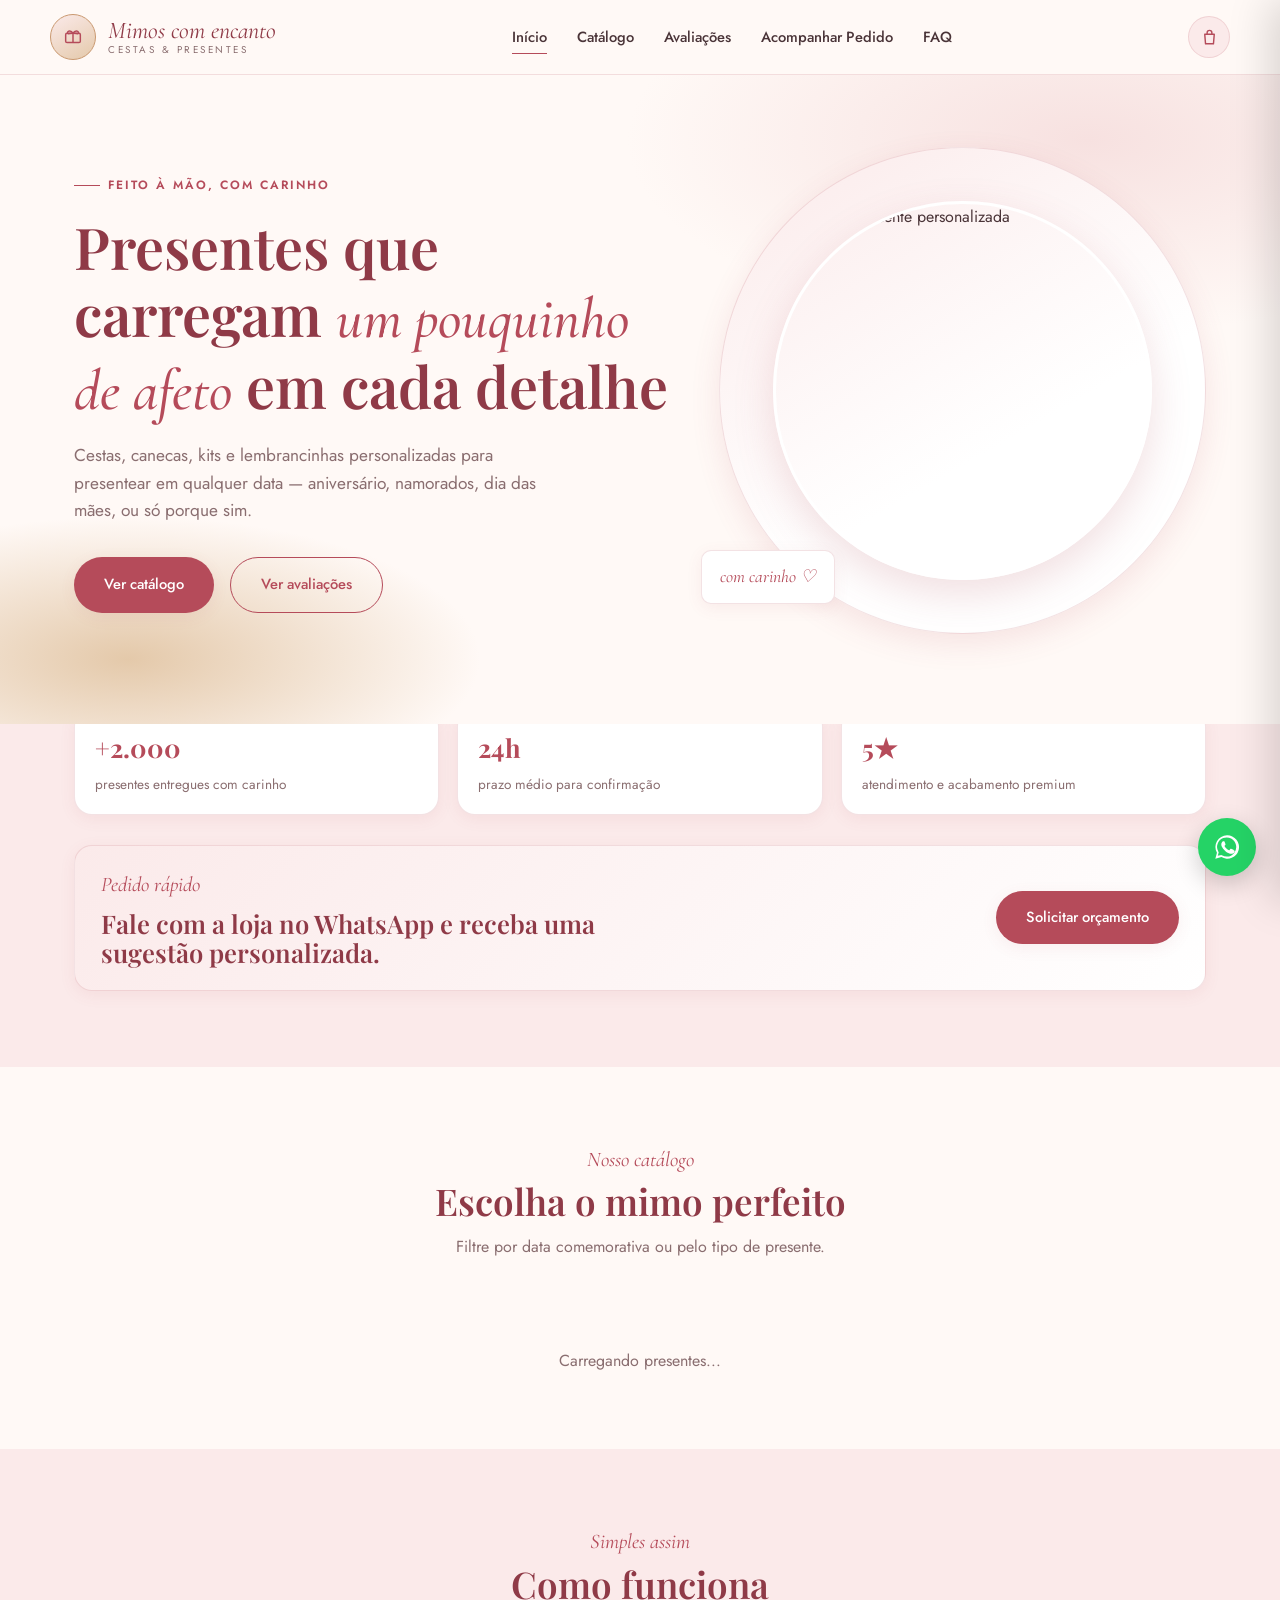
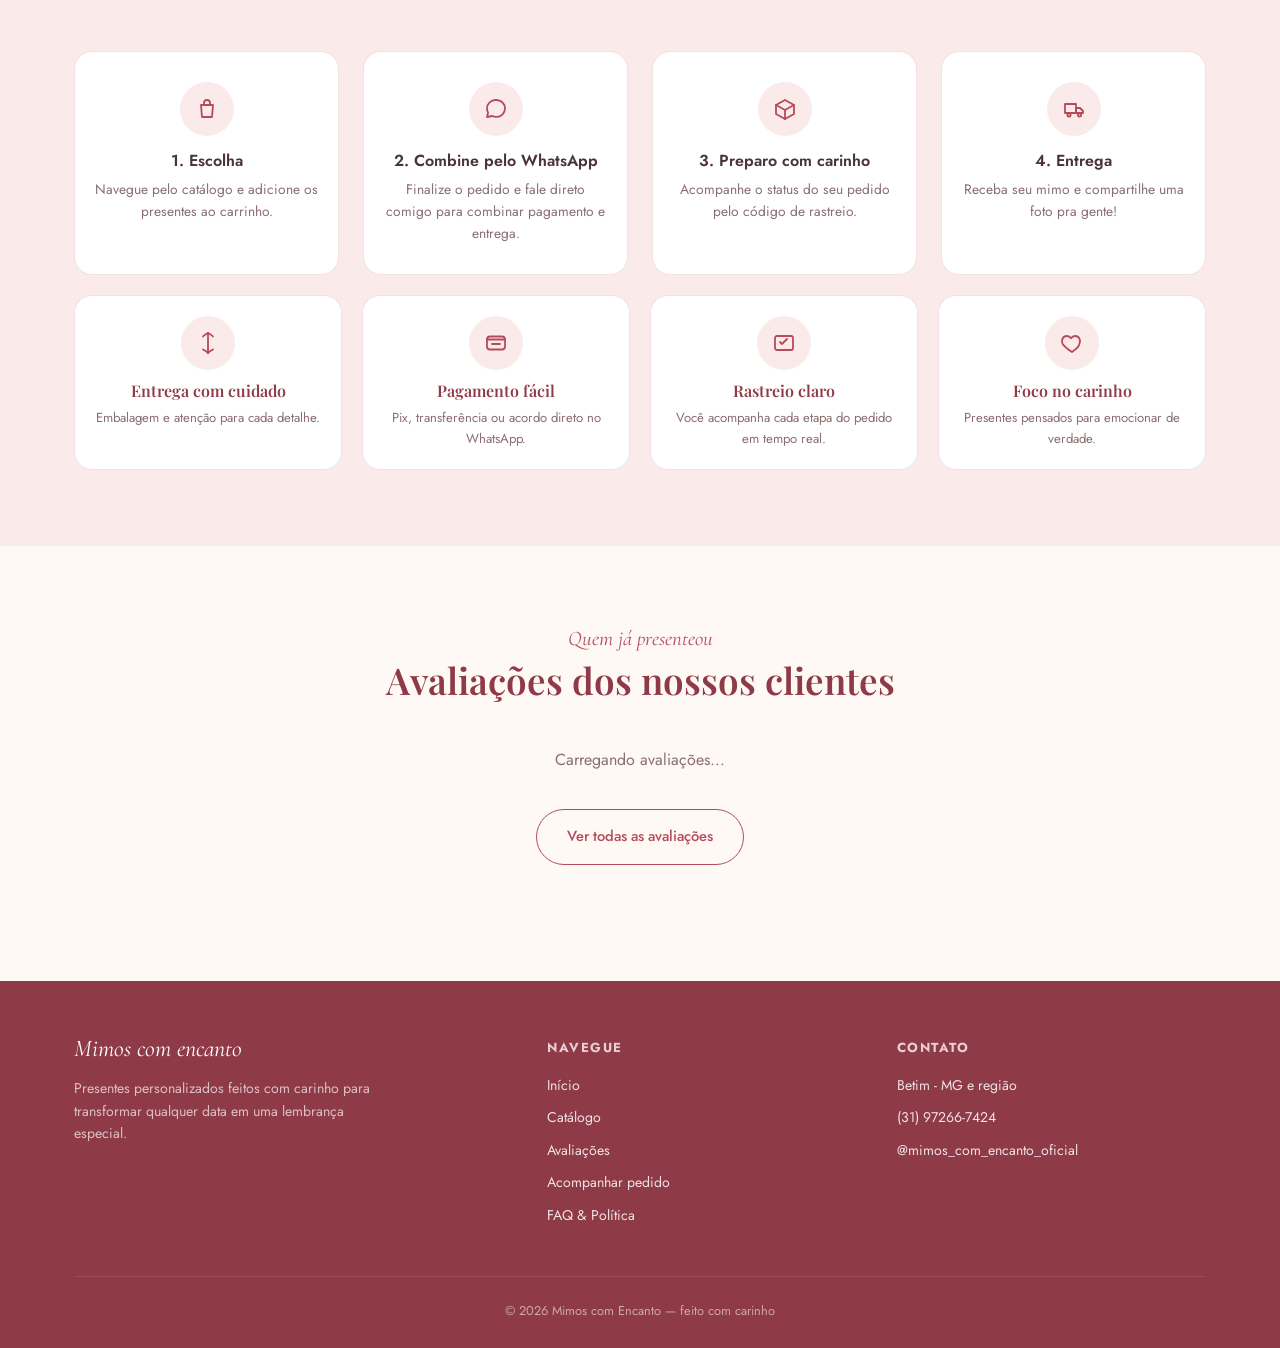
==== commit c06de0d9: "feat: conversion UX, WhatsApp automations and premium dashboard" ====
--- a/index.html
+++ b/index.html
@@ -6,6 +6,13 @@
 <link rel="icon" href="favicon.svg" type="image/svg+xml">
 <title>Mimos com Encanto — Presentes feitos com carinho</title>
 <meta name="description" content="Cestas personalizadas, canecas, decoração de festas e lembrancinhas para todas as ocasiões. Feito com carinho, do jeitinho que você imaginou.">
+<meta name="robots" content="index,follow">
+<meta property="og:title" content="Mimos com Encanto | Presentes personalizados com carinho">
+<meta property="og:description" content="Cestas e presentes personalizados para datas especiais com entrega e acompanhamento de pedidos.">
+<meta property="og:type" content="website">
+<meta property="og:image" content="https://images.unsplash.com/photo-1549465220-1a8b9238cd48?q=80&w=800&auto=format&fit=crop">
+<link rel="preconnect" href="https://fonts.googleapis.com">
+<link rel="preconnect" href="https://fonts.gstatic.com" crossorigin>
 <link rel="manifest" href="manifest.webmanifest">
 <meta name="theme-color" content="#b54b5a">
 <link rel="stylesheet" href="css/style.css">
@@ -54,8 +61,26 @@
       </div>
     </div>
     <div class="hero-visual">
-      <img src="https://images.unsplash.com/photo-1549465220-1a8b9238cd48?q=80&w=800&auto=format&fit=crop" alt="Cesta de presente personalizada">
+      <img src="https://images.unsplash.com/photo-1549465220-1a8b9238cd48?q=80&w=800&auto=format&fit=crop" alt="Cesta de presente personalizada" loading="eager">
       <span class="ribbon-tag">com carinho ♡</span>
+    </div>
+  </div>
+</section>
+
+<section class="section section-alt" style="padding-top:0;">
+  <div class="container">
+    <div class="stats-row">
+      <div class="stat-pill"><strong>+2.000</strong><span>presentes entregues com carinho</span></div>
+      <div class="stat-pill"><strong>24h</strong><span>prazo médio para confirmação</span></div>
+      <div class="stat-pill"><strong>5★</strong><span>atendimento e acabamento premium</span></div>
+    </div>
+
+    <div class="cta-banner">
+      <div>
+        <span class="eyebrow">Pedido rápido</span>
+        <h3>Fale com a loja no WhatsApp e receba uma sugestão personalizada.</h3>
+      </div>
+      <a class="btn btn-primary" href="https://wa.me/5531972667424?text=Ol%C3%A1%2C%20quero%20um%20presente%20personalizado%20da%20Mimos%20com%20Encanto%20%F0%9F%8E%81" target="_blank" rel="noopener">Solicitar orçamento</a>
     </div>
   </div>
 </section>
--- a/css/style.css
+++ b/css/style.css
@@ -251,6 +251,50 @@
 
 .hero-actions { display: flex; gap: 16px; flex-wrap: wrap; }
 
+.stats-row {
+  display: grid;
+  grid-template-columns: repeat(3, minmax(0, 1fr));
+  gap: 18px;
+  margin-top: -16px;
+  margin-bottom: 30px;
+}
+.stat-pill {
+  background: var(--white);
+  border: 1px solid var(--line);
+  border-radius: var(--radius);
+  padding: 18px 20px;
+  display: flex;
+  flex-direction: column;
+  gap: 6px;
+  box-shadow: var(--shadow-soft);
+}
+.stat-pill strong {
+  font-size: clamp(1.4rem, 2vw, 2rem);
+  color: var(--rose-deep);
+  font-family: var(--font-display);
+}
+.stat-pill span {
+  color: var(--text-muted);
+  font-size: 0.85rem;
+}
+
+.cta-banner {
+  display: flex;
+  align-items: center;
+  justify-content: space-between;
+  gap: 20px;
+  background: linear-gradient(135deg, var(--blush) 0%, #fff 100%);
+  border: 1px solid var(--line);
+  border-radius: var(--radius);
+  padding: 22px 26px;
+  box-shadow: var(--shadow-soft);
+}
+.cta-banner h3 {
+  font-size: clamp(1.3rem, 2vw, 1.8rem);
+  margin-top: 8px;
+  max-width: 540px;
+}
+
 .btn {
   display: inline-flex;
   align-items: center;
@@ -926,6 +970,8 @@
 @media (max-width: 480px) {
   .product-grid { grid-template-columns: repeat(auto-fill, minmax(150px, 1fr)); gap: 14px; }
   .hero-actions .btn { width: 100%; justify-content: center; }
+  .stats-row { grid-template-columns: 1fr; }
+  .cta-banner { flex-direction: column; align-items: flex-start; }
   .product-detail-card { grid-template-columns: 1fr; padding: 16px; gap: 22px; }
   .product-detail-media img { min-height: 300px; }
   .product-detail-meta { grid-template-columns: 1fr; }
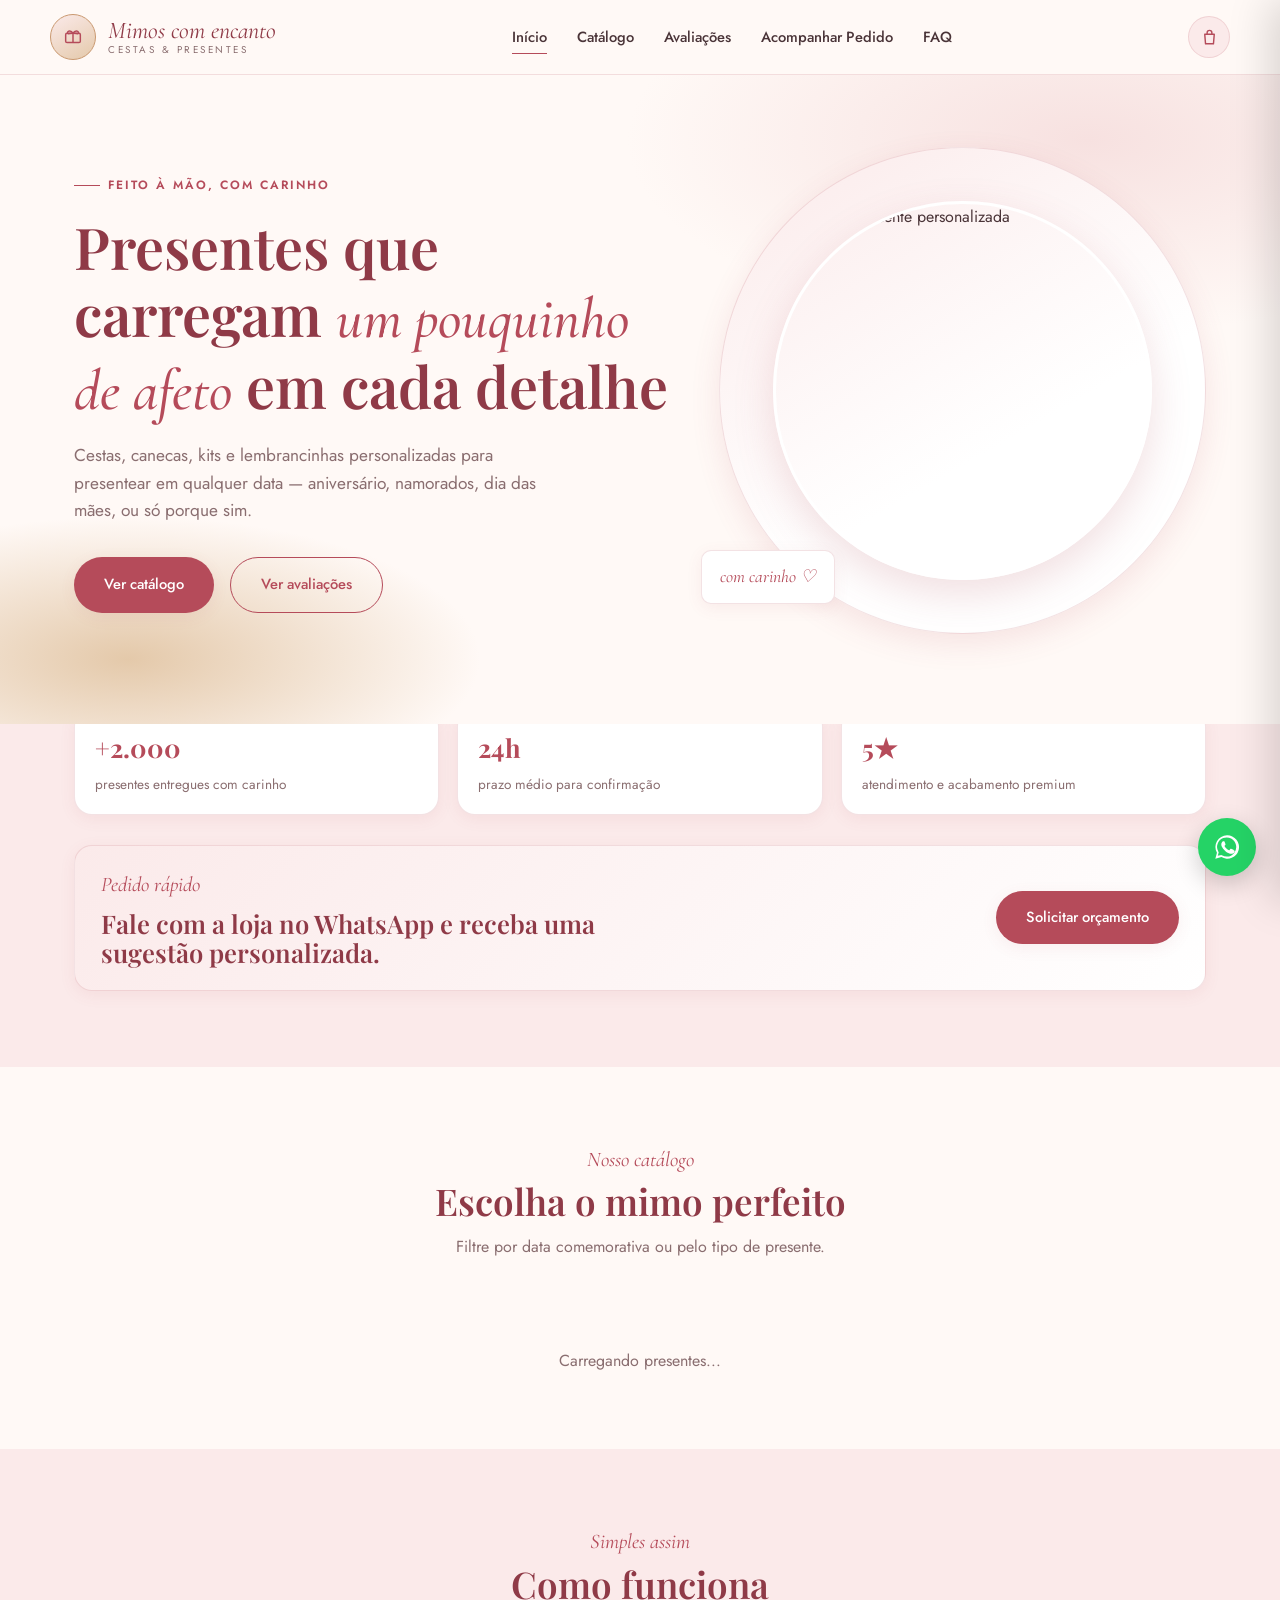
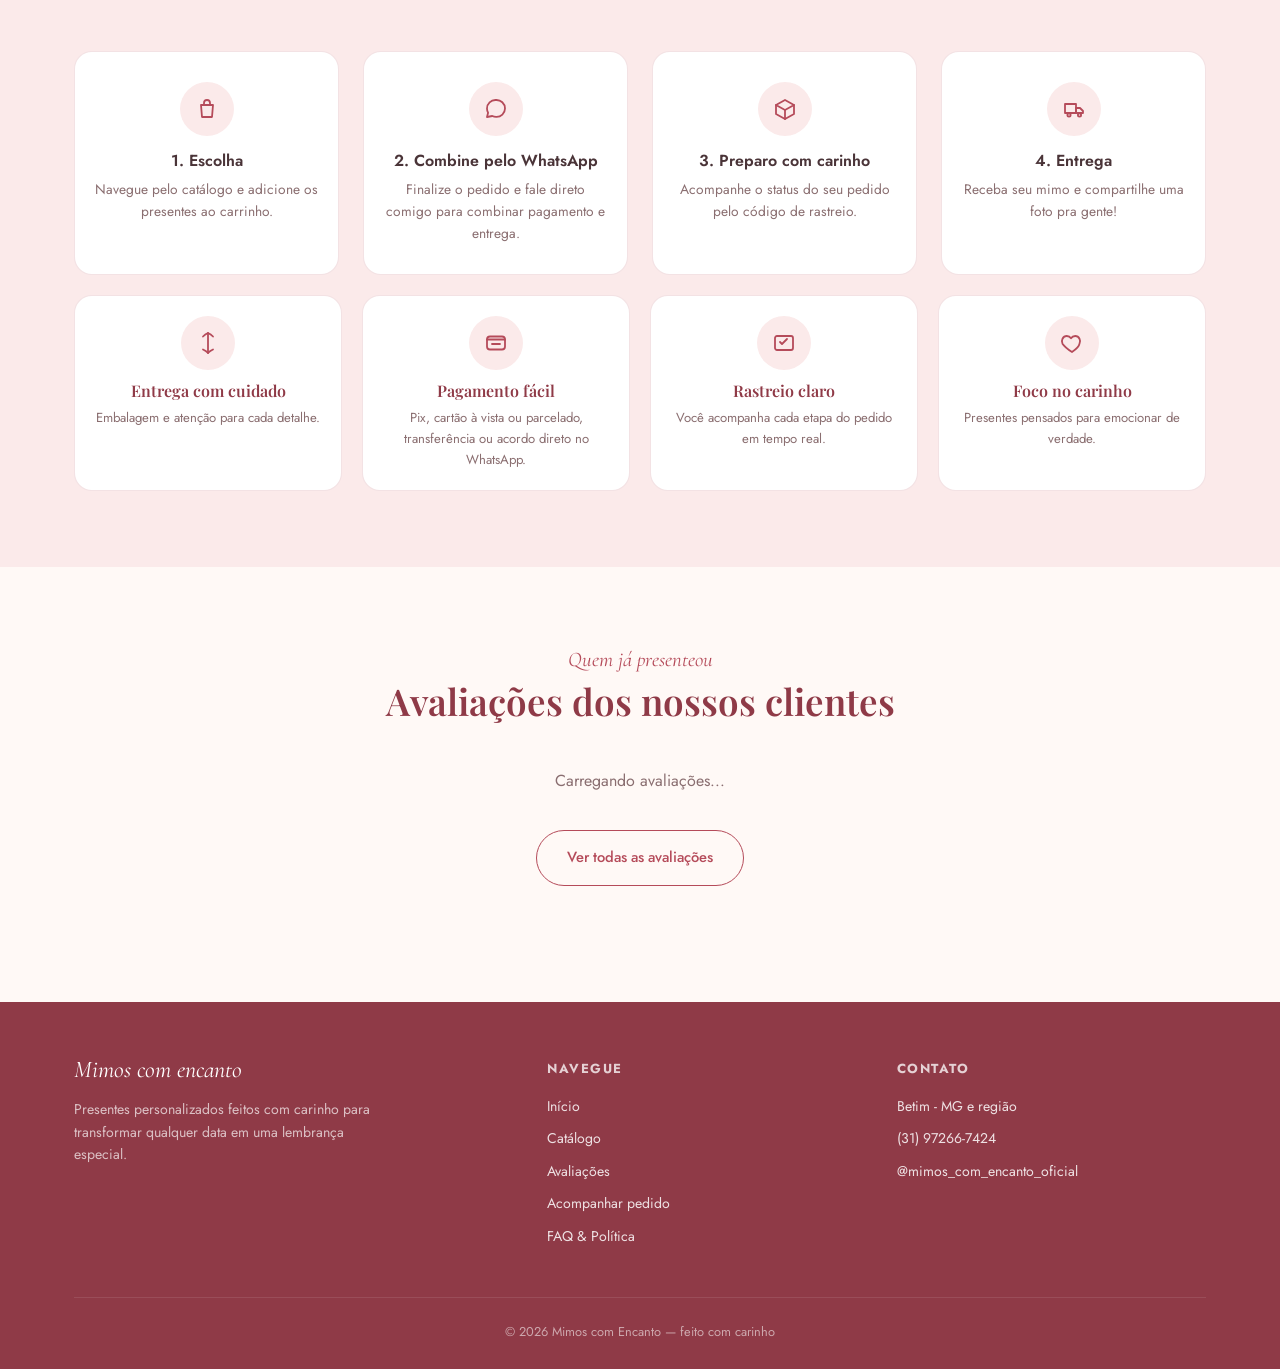
==== commit 8abfa842: "feat: card payment options and final conversion refinements" ====
--- a/index.html
+++ b/index.html
@@ -141,7 +141,7 @@
       <div class="trust-item">
         <div class="step-icon"><svg viewBox="0 0 24 24" fill="none" stroke="currentColor" stroke-width="1.8" stroke-linecap="round" stroke-linejoin="round"><path d="M3 8.5h18"/><path d="M6 5.5h12a3 3 0 0 1 3 3v7a3 3 0 0 1-3 3H6a3 3 0 0 1-3-3v-7a3 3 0 0 1 3-3Z"/><path d="M8 13h8"/></svg></div>
         <h4>Pagamento fácil</h4>
-        <p>Pix, transferência ou acordo direto no WhatsApp.</p>
+        <p>Pix, cartão à vista ou parcelado, transferência ou acordo direto no WhatsApp.</p>
       </div>
       <div class="trust-item">
         <div class="step-icon"><svg viewBox="0 0 24 24" fill="none" stroke="currentColor" stroke-width="1.8" stroke-linecap="round" stroke-linejoin="round"><path d="m8 11 2 2 5-5"/><rect x="3" y="5" width="18" height="14" rx="2"/></svg></div>
@@ -205,6 +205,8 @@
         <label for="checkout-pagamento">Forma de pagamento</label>
         <select id="checkout-pagamento">
           <option value="pix">Pix</option>
+          <option value="cartao">Cartão à vista</option>
+          <option value="cartao-parcelado">Cartão parcelado</option>
           <option value="transferencia">Transferência</option>
           <option value="dinheiro">Dinheiro</option>
         </select>
